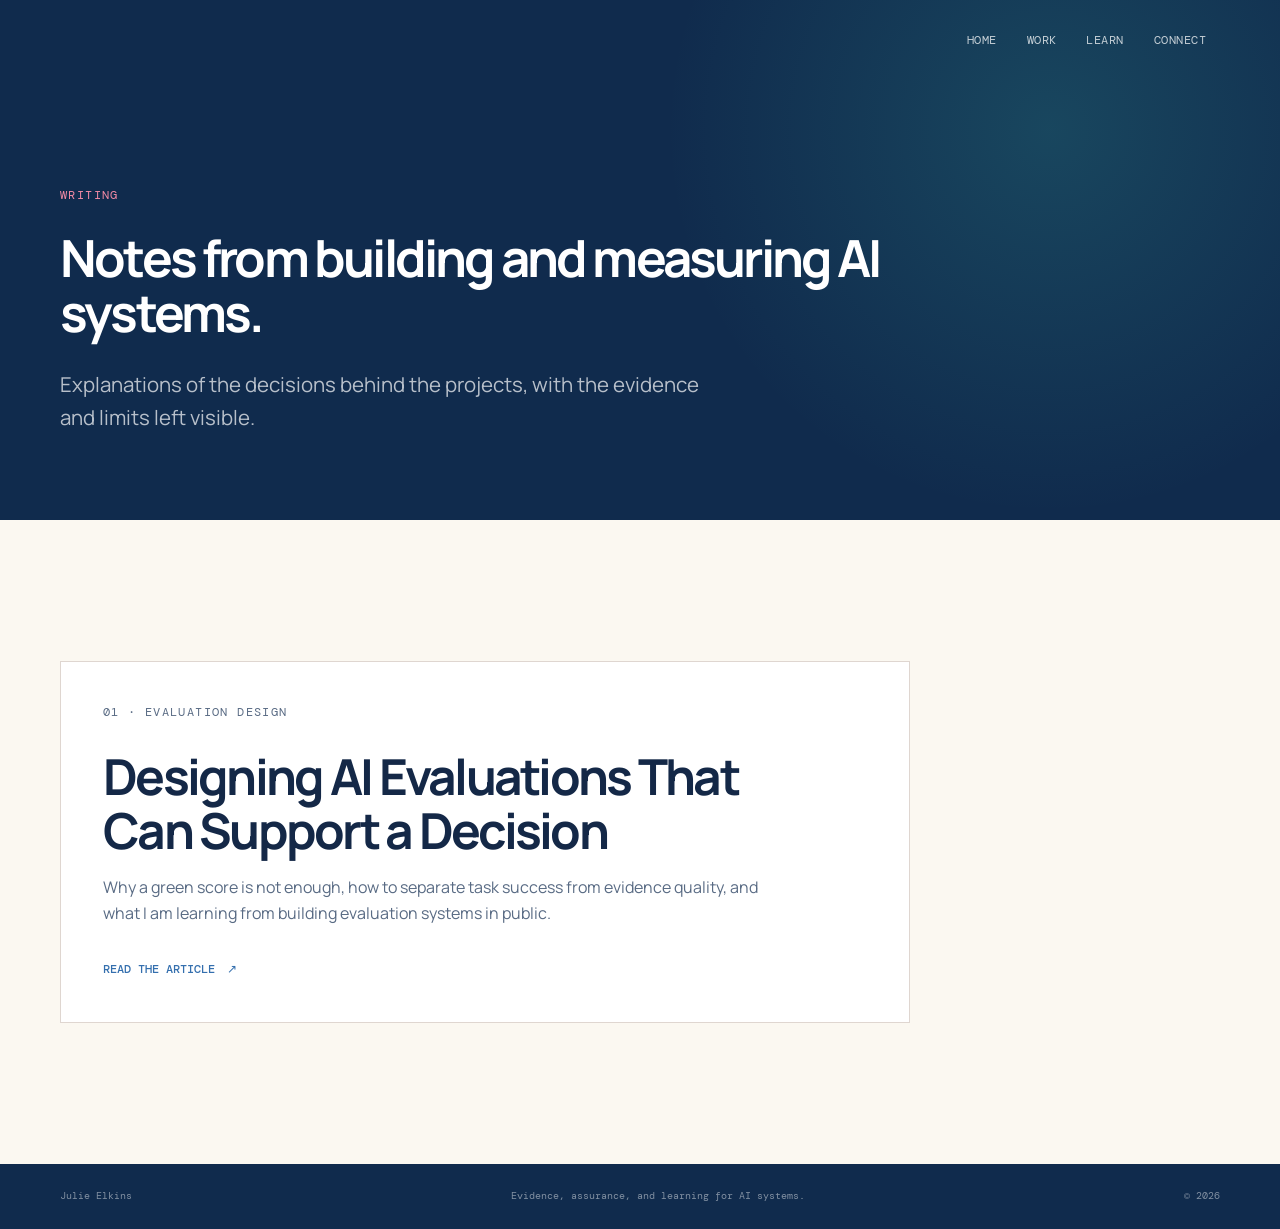
==== blog/index.html @ c7ef8227 "Add evaluation design article and writing section" ====
<!doctype html>
<html lang="en">
  <head>
    <meta charset="utf-8">
    <meta name="viewport" content="width=device-width, initial-scale=1">
    <meta name="description" content="Writing by Julie Elkins about AI evaluation, assurance, and learning.">
    <meta name="theme-color" content="#101926">
    <title>Writing — Julie Elkins</title>
    <link rel="preconnect" href="https://fonts.googleapis.com">
    <link rel="preconnect" href="https://fonts.gstatic.com" crossorigin>
    <link href="https://fonts.googleapis.com/css2?family=DM+Mono:wght@400;500&family=Manrope:wght@400;500;600;700;800&display=swap" rel="stylesheet">
    <link rel="stylesheet" href="../styles.css">
  </head>
  <body>
    <a class="skip-link" href="#main">Skip to content</a>

    <header class="site-header">
      <div class="shell header-inner">
        <nav class="site-nav" aria-label="Primary navigation">
          <a href="../">Home</a>
          <a href="../#work">Work</a>
          <a href="../#learn">Learn</a>
          <a href="../#connect">Connect</a>
        </nav>
      </div>
    </header>

    <main id="main">
      <section class="article-hero article-hero-compact">
        <div class="shell article-hero-inner">
          <p class="eyebrow eyebrow-light">Writing</p>
          <h1>Notes from building and measuring AI systems.</h1>
          <p class="article-hero-lede">
            Explanations of the decisions behind the projects, with the evidence
            and limits left visible.
          </p>
        </div>
      </section>

      <section class="section shell article-list-section">
        <div class="article-list-card">
          <p class="eyebrow">01 · Evaluation design</p>
          <h2>Designing AI Evaluations That Can Support a Decision</h2>
          <p>
            Why a green score is not enough, how to separate task success from
            evidence quality, and what I am learning from building evaluation
            systems in public.
          </p>
          <a class="text-link" href="designing-ai-evaluations.html">Read the article <span aria-hidden="true">↗</span></a>
        </div>
      </section>
    </main>

    <footer class="site-footer">
      <div class="shell footer-inner">
        <span>Julie Elkins</span>
        <span>Evidence, assurance, and learning for AI systems.</span>
        <span>© <span id="year"></span></span>
      </div>
    </footer>

    <script src="../script.js"></script>
  </body>
</html>
---- styles.css ----
:root {
  --ink: #142847;
  --ink-soft: #596b84;
  --paper: #fbf8f1;
  --paper-deep: #f4ebea;
  --line: #dfd6d0;
  --teal: #346fae;
  --teal-bright: #f18aa5;
  --navy: #102b4d;
  --blue: #9ecbf2;
  --white: #ffffff;
  --mono: "DM Mono", "SFMono-Regular", Consolas, monospace;
  --sans: "Manrope", -apple-system, BlinkMacSystemFont, "Segoe UI", sans-serif;
  --shadow: 0 24px 60px rgba(16, 25, 38, 0.12);
}

* {
  box-sizing: border-box;
}

html {
  scroll-behavior: smooth;
}

body {
  margin: 0;
  color: var(--ink);
  background: var(--paper);
  font-family: var(--sans);
  line-height: 1.6;
}

a {
  color: inherit;
}

.shell {
  width: min(1160px, calc(100% - 56px));
  margin: 0 auto;
}

.skip-link {
  position: absolute;
  left: 16px;
  top: -60px;
  z-index: 10;
  padding: 10px 14px;
  color: var(--white);
  background: var(--teal);
}

.skip-link:focus {
  top: 16px;
}

.site-header {
  position: absolute;
  z-index: 2;
  width: 100%;
  color: var(--white);
}

.header-inner {
  display: flex;
  align-items: center;
  justify-content: flex-end;
  min-height: 82px;
}

.site-nav {
  display: flex;
  gap: 30px;
  padding-right: 14px;
  font-family: var(--mono);
  font-size: 0.72rem;
  letter-spacing: 0.04em;
  text-transform: uppercase;
}

.site-nav a {
  color: rgba(255, 255, 255, 0.74);
  text-decoration: none;
  transition: color 160ms ease;
}

.site-nav a:hover,
.site-nav a:focus-visible {
  color: var(--teal-bright);
}

.hero {
  position: relative;
  z-index: 0;
  display: grid;
  grid-template-columns: minmax(0, 1.08fr) minmax(320px, 0.92fr);
  gap: clamp(56px, 9vw, 130px);
  align-items: center;
  min-height: 720px;
  padding-top: 108px;
  padding-bottom: 100px;
  padding-inline: clamp(0px, 1.8vw, 24px);
  color: var(--white);
}

.hero::before {
  position: absolute;
  z-index: -1;
  top: 0;
  left: 0;
  width: 100%;
  height: 100%;
  content: "";
  background:
    radial-gradient(circle at 84% 18%, rgba(69, 214, 187, 0.15), transparent 22rem),
    radial-gradient(circle at 15% 5%, rgba(159, 217, 255, 0.09), transparent 18rem),
    var(--navy);
}

.hero-copy {
  max-width: 650px;
}

.hero-profile {
  display: flex;
  align-items: center;
  gap: 16px;
  margin-bottom: 38px;
  color: rgba(255, 255, 255, 0.86);
  font-size: 0.9rem;
  font-weight: 700;
}

.hero-profile img {
  width: 86px;
  height: 86px;
  flex: 0 0 86px;
  border: 3px solid var(--teal-bright);
  border-radius: 50%;
  object-fit: cover;
  object-position: center;
}

.hero-profile small {
  color: rgba(255, 255, 255, 0.56);
  font-size: 0.72rem;
  font-weight: 400;
}

.eyebrow {
  margin: 0 0 24px;
  color: var(--teal);
  font-family: var(--mono);
  font-size: 0.72rem;
  letter-spacing: 0.12em;
  text-transform: uppercase;
}

.eyebrow-light {
  color: var(--teal-bright);
}

h1,
h2,
h3,
p {
  margin-top: 0;
}

h1,
h2,
h3 {
  letter-spacing: -0.055em;
  line-height: 1.08;
}

h1 {
  max-width: 650px;
  margin-bottom: 28px;
  font-size: clamp(2.35rem, 4vw, 3.8rem);
  font-weight: 700;
}

.hero-lede {
  max-width: 570px;
  margin-bottom: 34px;
  color: rgba(255, 255, 255, 0.72);
  font-size: clamp(1.05rem, 1.8vw, 1.28rem);
}

.hero-actions {
  display: flex;
  flex-wrap: wrap;
  gap: 12px;
}

.button {
  display: inline-flex;
  align-items: center;
  gap: 16px;
  min-height: 48px;
  padding: 12px 18px;
  border: 1px solid transparent;
  font-size: 0.8rem;
  font-weight: 700;
  text-decoration: none;
  transition: transform 160ms ease, background 160ms ease, border-color 160ms ease;
}

.button:hover,
.button:focus-visible {
  transform: translateY(-2px);
}

.button-primary {
  color: var(--navy);
  background: var(--teal-bright);
}

.button-primary:hover,
.button-primary:focus-visible {
  background: #83f2dc;
}

.button-secondary {
  color: var(--white);
  border-color: rgba(255, 255, 255, 0.24);
}

.button-secondary:hover,
.button-secondary:focus-visible {
  border-color: var(--teal-bright);
}

.button-light {
  color: var(--navy);
  background: var(--white);
}

.hero-card {
  position: relative;
  padding: 38px;
  border: 1px solid rgba(159, 217, 255, 0.22);
  background:
    linear-gradient(135deg, rgba(255, 255, 255, 0.08), rgba(255, 255, 255, 0.02)),
    rgba(255, 255, 255, 0.04);
  box-shadow: var(--shadow);
}

.hero-card::after {
  position: absolute;
  right: -1px;
  bottom: -1px;
  width: 42%;
  height: 4px;
  content: "";
  background: var(--teal-bright);
}

.card-topline,
.hero-card-footer,
.receipt-line {
  display: flex;
  align-items: center;
}

.card-topline {
  gap: 10px;
  color: rgba(255, 255, 255, 0.55);
  font-family: var(--mono);
  font-size: 0.68rem;
  letter-spacing: 0.08em;
  text-transform: uppercase;
}

.status-dot {
  width: 8px;
  height: 8px;
  border-radius: 50%;
  background: var(--teal-bright);
  box-shadow: 0 0 0 5px rgba(69, 214, 187, 0.12);
}

.hero-question {
  margin: 74px 0 64px;
  color: var(--white);
  font-size: clamp(1.45rem, 2.6vw, 2.25rem);
  font-weight: 600;
  letter-spacing: -0.06em;
  line-height: 1.04;
}

.receipt-line {
  gap: 10px;
  color: var(--teal-bright);
  font-family: var(--mono);
  font-size: 0.63rem;
  text-transform: uppercase;
}

.receipt-line .line {
  height: 1px;
  flex: 1;
  background: rgba(69, 214, 187, 0.42);
}

.receipt-value {
  color: rgba(255, 255, 255, 0.52);
}

.hero-card-footer {
  flex-wrap: wrap;
  gap: 8px 16px;
  margin-top: 30px;
  color: rgba(255, 255, 255, 0.42);
  font-family: var(--mono);
  font-size: 0.62rem;
  text-transform: uppercase;
}

.proof-strip {
  color: var(--white);
  background: var(--teal);
}

.proof-grid {
  display: grid;
  grid-template-columns: repeat(3, 1fr);
}

.proof-grid > div {
  padding: 25px 0;
  border-right: 1px solid rgba(255, 255, 255, 0.2);
}

.proof-grid > div:not(:first-child) {
  padding-left: 30px;
}

.proof-grid > div:last-child {
  border-right: 0;
}

.proof-number,
.proof-label {
  margin-bottom: 0;
}

.proof-number {
  margin-bottom: 6px;
  color: var(--teal-bright);
  font-family: var(--mono);
  font-size: 0.75rem;
}

.proof-label {
  font-size: 0.9rem;
  font-weight: 700;
}

.section {
  padding-top: clamp(90px, 11vw, 150px);
  padding-bottom: clamp(90px, 11vw, 150px);
}

.section-heading {
  display: grid;
  grid-template-columns: minmax(0, 1fr) minmax(280px, 0.55fr);
  gap: 60px;
  align-items: end;
  margin-bottom: 54px;
}

h2 {
  max-width: 720px;
  margin-bottom: 0;
  font-size: clamp(2rem, 4vw, 3.8rem);
  font-weight: 700;
}

.section-intro {
  max-width: 390px;
  margin-bottom: 4px;
  color: var(--ink-soft);
  font-size: 0.98rem;
}

.principle-link {
  margin-top: 26px;
}

.project-grid {
  display: grid;
  grid-template-columns: repeat(2, minmax(0, 1fr));
  gap: 16px;
}

.project-card {
  display: flex;
  min-height: 390px;
  flex-direction: column;
  padding: 30px;
  border: 1px solid var(--line);
  background: var(--white);
}

.project-card-featured {
  grid-column: span 2;
  min-height: 310px;
  color: var(--white);
  background:
    linear-gradient(120deg, rgba(52, 111, 174, 0.9), rgba(16, 43, 77, 0.97)),
    var(--navy);
}

.project-meta {
  display: flex;
  align-items: center;
  justify-content: space-between;
  margin-bottom: 48px;
  font-family: var(--mono);
  font-size: 0.67rem;
  letter-spacing: 0.08em;
  text-transform: uppercase;
}

.project-index {
  color: var(--teal);
}

.project-card-featured .project-index {
  color: var(--teal-bright);
}

.tag {
  padding: 5px 8px;
  border: 1px solid currentColor;
  color: var(--ink-soft);
}

.project-card-featured .tag {
  color: rgba(255, 255, 255, 0.64);
}

.project-card h3 {
  max-width: 530px;
  margin-bottom: 14px;
  font-size: clamp(1.6rem, 3vw, 2.35rem);
}

.project-card p {
  max-width: 550px;
  margin-bottom: 26px;
  color: var(--ink-soft);
  font-size: 0.95rem;
}

.project-card-featured p {
  color: rgba(255, 255, 255, 0.72);
}

.project-detail {
  display: grid;
  gap: 4px;
  margin-top: auto;
  margin-bottom: 24px;
  padding-top: 17px;
  border-top: 1px solid var(--line);
}

.project-card-featured .project-detail {
  border-color: rgba(255, 255, 255, 0.2);
}

.project-detail span {
  color: var(--teal);
  font-family: var(--mono);
  font-size: 0.64rem;
  letter-spacing: 0.09em;
  text-transform: uppercase;
}

.project-card-featured .project-detail span {
  color: var(--teal-bright);
}

.project-detail strong {
  max-width: 600px;
  font-size: 0.9rem;
}

.text-link {
  display: inline-flex;
  align-items: center;
  align-self: flex-start;
  gap: 12px;
  color: var(--teal);
  font-family: var(--mono);
  font-size: 0.72rem;
  font-weight: 500;
  text-decoration: none;
  text-transform: uppercase;
}

.text-link:hover,
.text-link:focus-visible {
  color: var(--ink);
}

.project-card-featured .text-link {
  color: var(--teal-bright);
}

.project-card-featured .text-link:hover,
.project-card-featured .text-link:focus-visible {
  color: var(--white);
}

.section-dark {
  color: var(--white);
  background: var(--navy);
}

.learning-layout {
  display: grid;
  grid-template-columns: minmax(0, 0.8fr) minmax(340px, 1.2fr);
  gap: clamp(60px, 10vw, 140px);
  align-items: start;
}

.learning-copy h2 {
  max-width: 530px;
  margin-bottom: 28px;
  font-size: clamp(1.9rem, 3vw, 3rem);
}

.learning-copy p {
  max-width: 480px;
  margin-bottom: 34px;
  color: rgba(255, 255, 255, 0.67);
}

.learning-actions {
  display: flex;
  flex-wrap: wrap;
  gap: 12px;
}

.learning-list {
  border-top: 1px solid rgba(255, 255, 255, 0.18);
}

.learning-item {
  display: grid;
  grid-template-columns: 42px 1fr 20px;
  gap: 20px;
  align-items: start;
  padding: 24px 0;
  border-bottom: 1px solid rgba(255, 255, 255, 0.18);
  text-decoration: none;
}

.learning-item:hover .arrow,
.learning-item:focus-visible .arrow {
  color: var(--teal-bright);
  transform: translate(3px, -3px);
}

.learning-number {
  color: var(--teal-bright);
  font-family: var(--mono);
  font-size: 0.7rem;
}

.learning-item strong,
.learning-item small {
  display: block;
}

.learning-item strong {
  margin-bottom: 5px;
  font-size: 1.02rem;
}

.learning-item small {
  color: rgba(255, 255, 255, 0.55);
  font-size: 0.82rem;
}

.arrow {
  color: rgba(255, 255, 255, 0.5);
  transition: color 160ms ease, transform 160ms ease;
}

.principles-grid {
  display: grid;
  grid-template-columns: repeat(3, 1fr);
  gap: 16px;
}

.principle {
  min-height: 260px;
  padding: 28px;
  border-top: 2px solid var(--teal);
  background: var(--paper-deep);
}

.principle-icon {
  display: grid;
  width: 38px;
  height: 38px;
  margin-bottom: 46px;
  place-items: center;
  border: 1px solid var(--teal);
  border-radius: 50%;
  color: var(--teal);
  font-family: var(--mono);
}

.principle h3 {
  margin-bottom: 10px;
  font-size: 1.15rem;
}

.principle p {
  margin-bottom: 0;
  color: var(--ink-soft);
  font-size: 0.88rem;
}

.next-section {
  padding-top: 0;
}

.next-card {
  display: grid;
  grid-template-columns: 1fr 0.65fr;
  gap: 70px;
  align-items: center;
  padding: 54px;
  background: var(--paper-deep);
}

.next-card h2 {
  max-width: 630px;
  font-size: clamp(2rem, 4vw, 3.5rem);
}

.next-card p {
  margin-bottom: 0;
  color: var(--ink-soft);
  font-size: 0.96rem;
}

.writing-card {
  display: grid;
  grid-template-columns: 0.25fr 1fr auto;
  gap: 34px;
  align-items: end;
  padding: 34px;
  border-top: 2px solid var(--teal);
  background: var(--paper-deep);
}

.writing-card-meta {
  display: flex;
  flex-direction: column;
  gap: 8px;
  color: var(--teal);
  font-family: var(--mono);
  font-size: 0.68rem;
  letter-spacing: 0.08em;
  text-transform: uppercase;
}

.writing-card h3 {
  max-width: 680px;
  margin-bottom: 12px;
  font-size: clamp(1.45rem, 3vw, 2.2rem);
}

.writing-card p {
  max-width: 680px;
  margin-bottom: 0;
  color: var(--ink-soft);
}

.article-hero {
  color: var(--white);
  background:
    radial-gradient(circle at 82% 25%, rgba(69, 214, 187, 0.16), transparent 24rem),
    var(--navy);
}

.article-hero-compact {
  min-height: 520px;
}

.article-hero-inner {
  display: flex;
  min-height: 520px;
  flex-direction: column;
  justify-content: end;
  padding-top: 130px;
  padding-bottom: 86px;
}

.article-hero h1 {
  max-width: 850px;
  margin-bottom: 28px;
}

.article-hero-lede {
  max-width: 650px;
  margin-bottom: 0;
  color: rgba(255, 255, 255, 0.7);
  font-size: clamp(1.05rem, 1.8vw, 1.28rem);
}

.article-list-section {
  min-height: 520px;
}

.article-list-card {
  max-width: 850px;
  padding: 42px;
  border: 1px solid var(--line);
  background: var(--white);
}

.article-list-card h2 {
  margin-bottom: 18px;
  font-size: clamp(1.8rem, 4vw, 3.1rem);
}

.article-list-card p {
  max-width: 680px;
  margin-bottom: 28px;
  color: var(--ink-soft);
}

.article-body {
  max-width: 820px;
  padding-top: 100px;
}

.article-body p,
.article-body ul {
  max-width: 720px;
  color: var(--ink-soft);
  font-size: 1.04rem;
}

.article-body h2 {
  max-width: 720px;
  margin-top: 76px;
  margin-bottom: 22px;
  font-size: clamp(1.65rem, 3vw, 2.6rem);
}

.article-kicker {
  color: var(--ink) !important;
  font-size: clamp(1.28rem, 2.4vw, 1.8rem) !important;
  font-weight: 600;
  letter-spacing: -0.03em;
  line-height: 1.3;
}

.article-body a {
  color: var(--teal);
  font-weight: 700;
}

.article-callout {
  max-width: 720px;
  margin: 56px 0;
  padding: 28px 32px;
  border-left: 3px solid var(--teal-bright);
  color: var(--ink);
  background: var(--paper-deep);
  font-size: 1.05rem;
}

.article-source-note {
  margin-top: 58px;
  padding-top: 24px;
  border-top: 1px solid var(--line);
  font-family: var(--mono);
  font-size: 0.78rem !important;
}

.section-contact {
  color: var(--white);
  background: var(--teal);
}

.contact-layout {
  display: grid;
  grid-template-columns: 1fr 0.55fr;
  gap: 80px;
  align-items: end;
}

.contact-layout h2 {
  max-width: 630px;
}

.contact-links {
  border-top: 1px solid rgba(255, 255, 255, 0.36);
}

.contact-links a {
  display: flex;
  align-items: center;
  justify-content: space-between;
  padding: 17px 0;
  border-bottom: 1px solid rgba(255, 255, 255, 0.36);
  font-family: var(--mono);
  font-size: 0.75rem;
  text-decoration: none;
  text-transform: uppercase;
}

.contact-links a:hover,
.contact-links a:focus-visible {
  color: var(--teal-bright);
}

.site-footer {
  color: rgba(255, 255, 255, 0.48);
  background: var(--navy);
  font-family: var(--mono);
  font-size: 0.65rem;
}

.footer-inner {
  display: flex;
  flex-wrap: wrap;
  gap: 18px 40px;
  justify-content: space-between;
  padding-top: 24px;
  padding-bottom: 24px;
}

@media (max-width: 820px) {
  .site-nav {
    gap: 16px;
  }

  .hero,
  .learning-layout,
  .section-heading,
  .next-card,
  .writing-card,
  .contact-layout {
    grid-template-columns: 1fr;
  }

  .hero {
    gap: 60px;
    padding-top: 118px;
  }

  .hero::before {
    height: 1040px;
  }

  .hero-card {
    max-width: 600px;
    padding: 32px;
  }

  .section-heading {
    gap: 22px;
  }

  .section-intro {
    max-width: 520px;
  }

  .next-card {
    gap: 25px;
  }

  .writing-card {
    gap: 24px;
  }

  .article-hero-inner {
    min-height: 470px;
  }
}

@media (max-width: 580px) {
  .shell {
    width: min(100% - 48px, 1160px);
  }

  .site-header {
    position: absolute;
  }

  .header-inner {
    align-items: flex-start;
    padding-top: 18px;
  }

  .site-nav {
    display: grid;
    gap: 4px 12px;
    grid-template-columns: repeat(2, auto);
    justify-items: end;
    padding-right: 8px;
  }

  h1 {
    font-size: clamp(2.1rem, 9vw, 3rem);
  }

  .hero-card {
    padding: 26px;
  }

  .hero-question {
    margin: 52px 0 48px;
    font-size: 1.75rem;
  }

  .proof-grid {
    grid-template-columns: 1fr;
  }

  .proof-grid > div,
  .proof-grid > div:not(:first-child) {
    padding: 18px 0;
    border-right: 0;
    border-bottom: 1px solid rgba(255, 255, 255, 0.2);
  }

  .proof-grid > div:last-child {
    border-bottom: 0;
  }

  .project-grid,
  .principles-grid {
    grid-template-columns: 1fr;
  }

  .project-card-featured {
    grid-column: auto;
  }

  .project-card {
    min-height: 350px;
    padding: 24px;
  }

  .project-meta {
    margin-bottom: 36px;
  }

  .next-card {
    padding: 30px 24px;
  }

  .writing-card,
  .article-list-card {
    padding: 26px 24px;
  }

  .article-body {
    padding-top: 72px;
  }

  .article-body h2 {
    margin-top: 58px;
  }

  .contact-layout {
    gap: 45px;
  }
}

:focus-visible {
  outline: 3px solid var(--teal-bright);
  outline-offset: 4px;
}

@media (prefers-reduced-motion: reduce) {
  html {
    scroll-behavior: auto;
  }

  *,
  *::before,
  *::after {
    transition-duration: 0.01ms !important;
  }
}
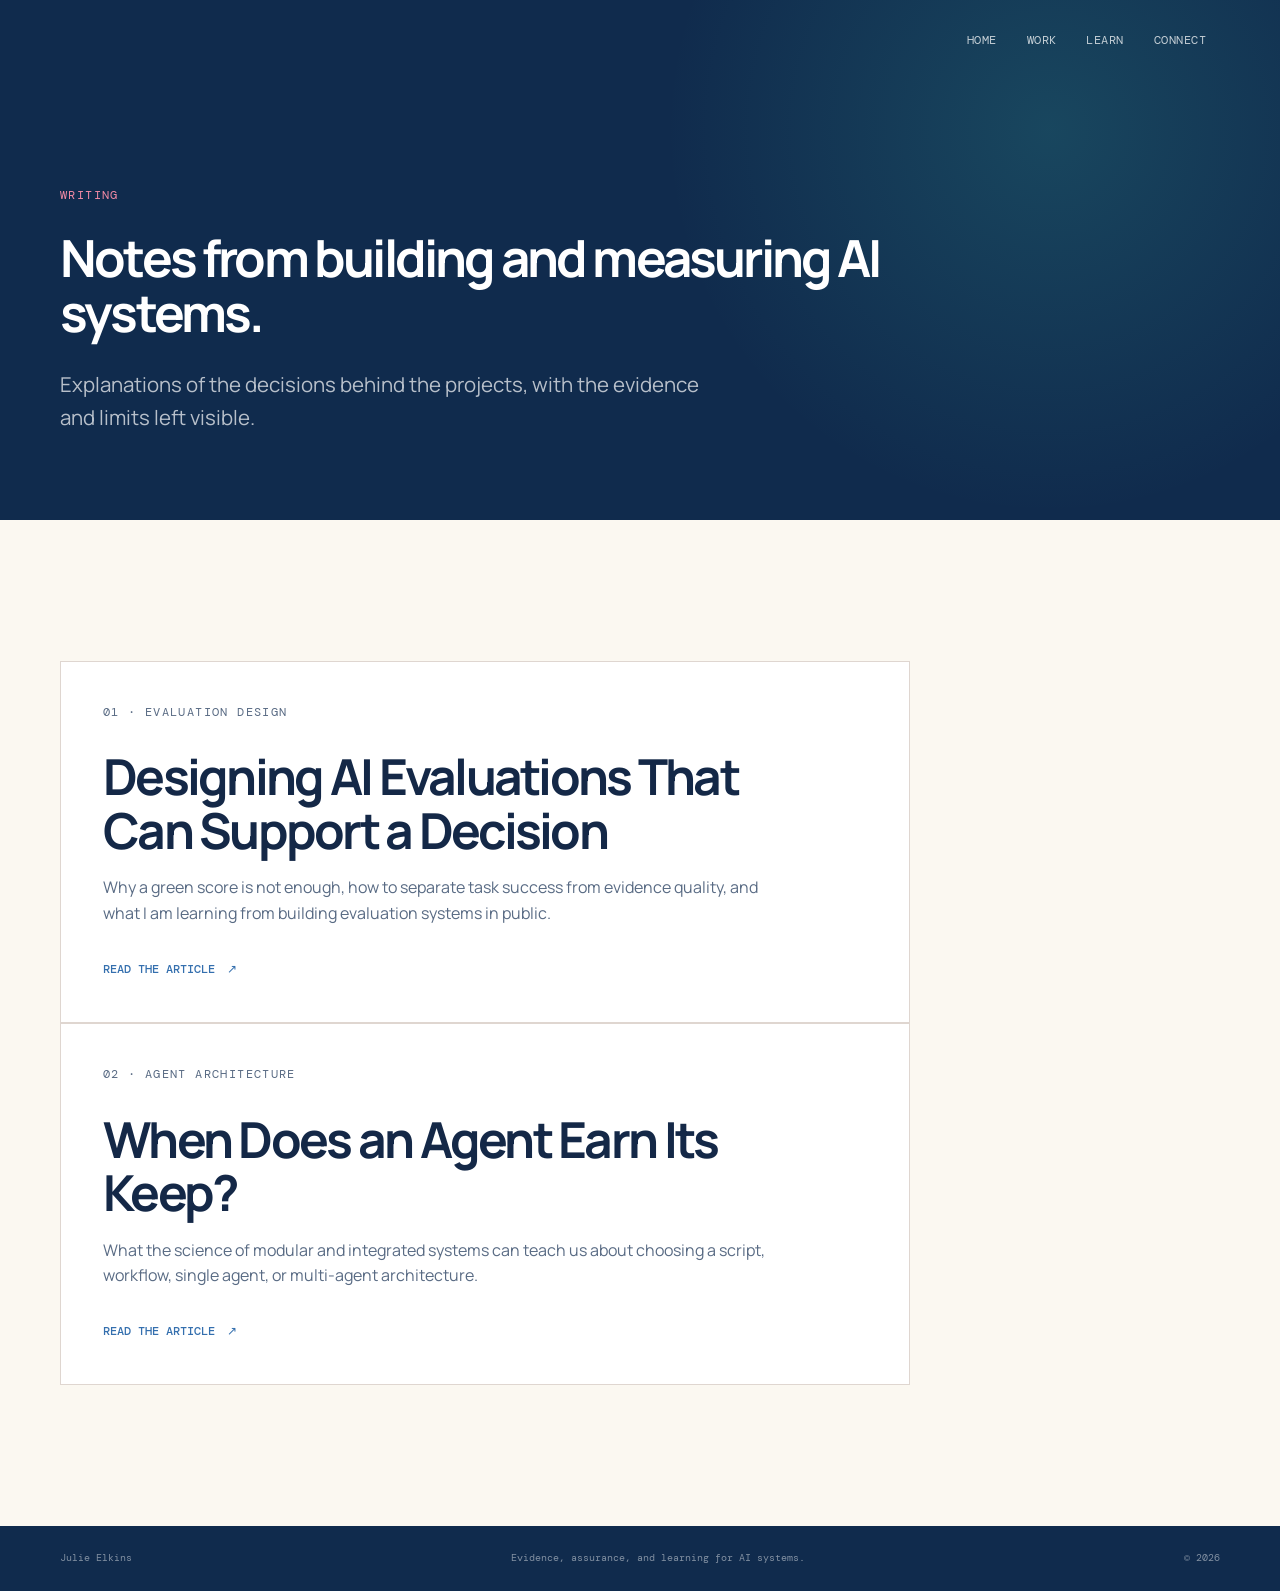
==== commit 90d989e5: "Add agent architecture research article" ====
--- a/blog/index.html
+++ b/blog/index.html
@@ -48,6 +48,16 @@
           </p>
           <a class="text-link" href="designing-ai-evaluations.html">Read the article <span aria-hidden="true">↗</span></a>
         </div>
+
+        <div class="article-list-card">
+          <p class="eyebrow">02 · Agent architecture</p>
+          <h2>When Does an Agent Earn Its Keep?</h2>
+          <p>
+            What the science of modular and integrated systems can teach us about
+            choosing a script, workflow, single agent, or multi-agent architecture.
+          </p>
+          <a class="text-link" href="when-does-an-agent-earn-its-keep.html">Read the article <span aria-hidden="true">↗</span></a>
+        </div>
       </section>
     </main>
 
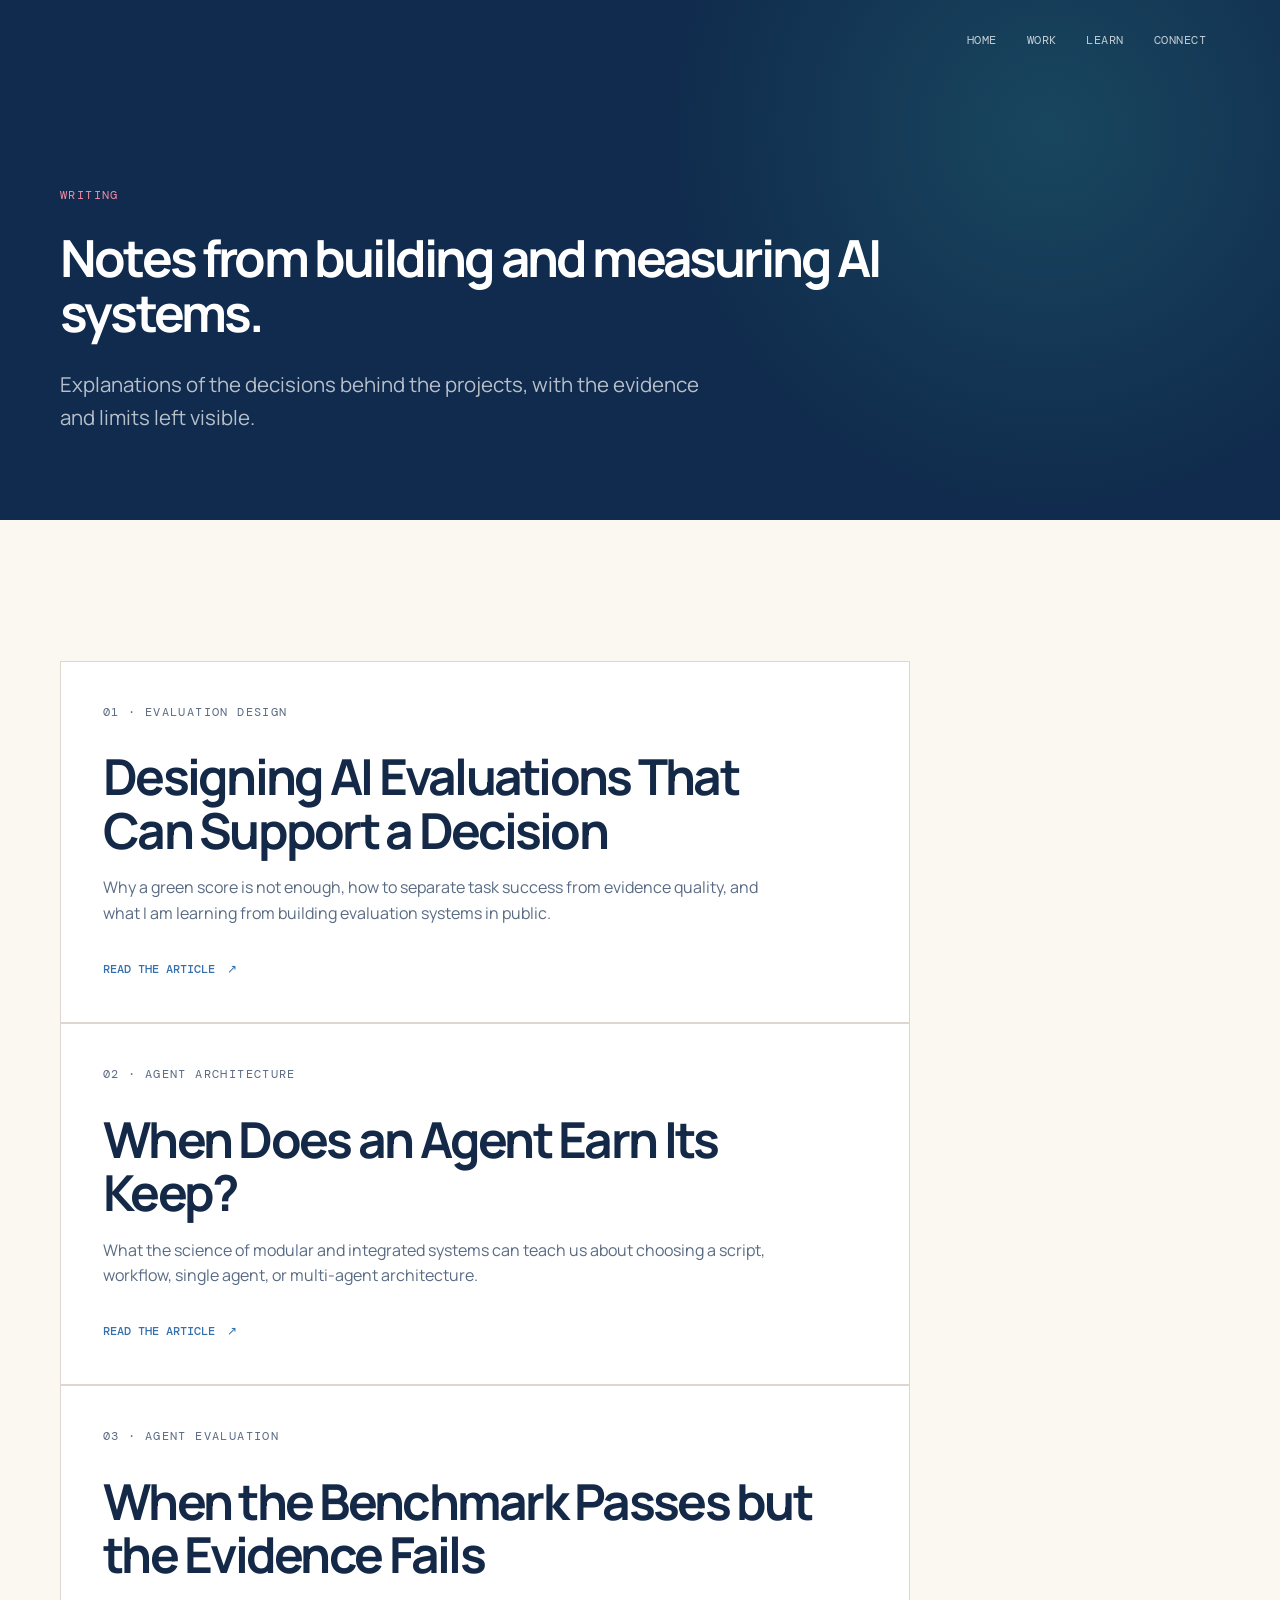
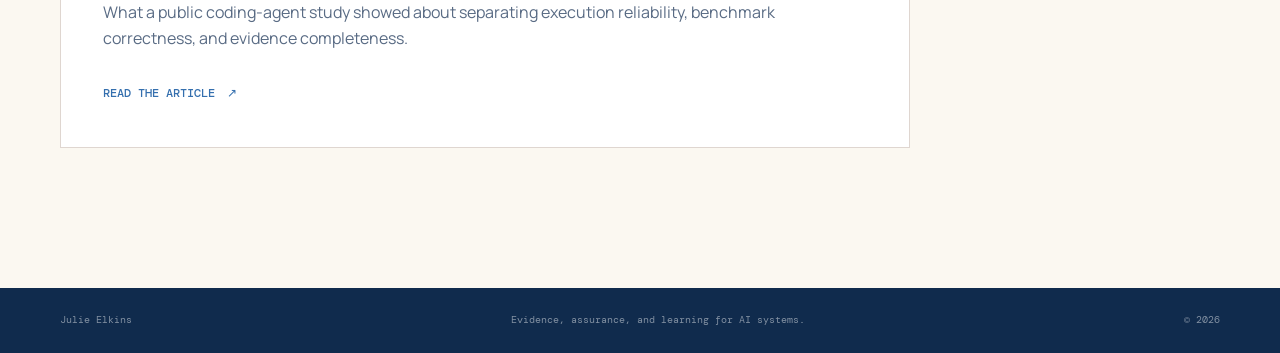
==== commit e1a4dbb6: "Publish Harbor assurance study article" ====
--- a/blog/index.html
+++ b/blog/index.html
@@ -58,6 +58,16 @@
           </p>
           <a class="text-link" href="when-does-an-agent-earn-its-keep.html">Read the article <span aria-hidden="true">↗</span></a>
         </div>
+
+        <div class="article-list-card">
+          <p class="eyebrow">03 · Agent evaluation</p>
+          <h2>When the Benchmark Passes but the Evidence Fails</h2>
+          <p>
+            What a public coding-agent study showed about separating execution
+            reliability, benchmark correctness, and evidence completeness.
+          </p>
+          <a class="text-link" href="when-the-benchmark-passes.html">Read the article <span aria-hidden="true">↗</span></a>
+        </div>
       </section>
     </main>
 
